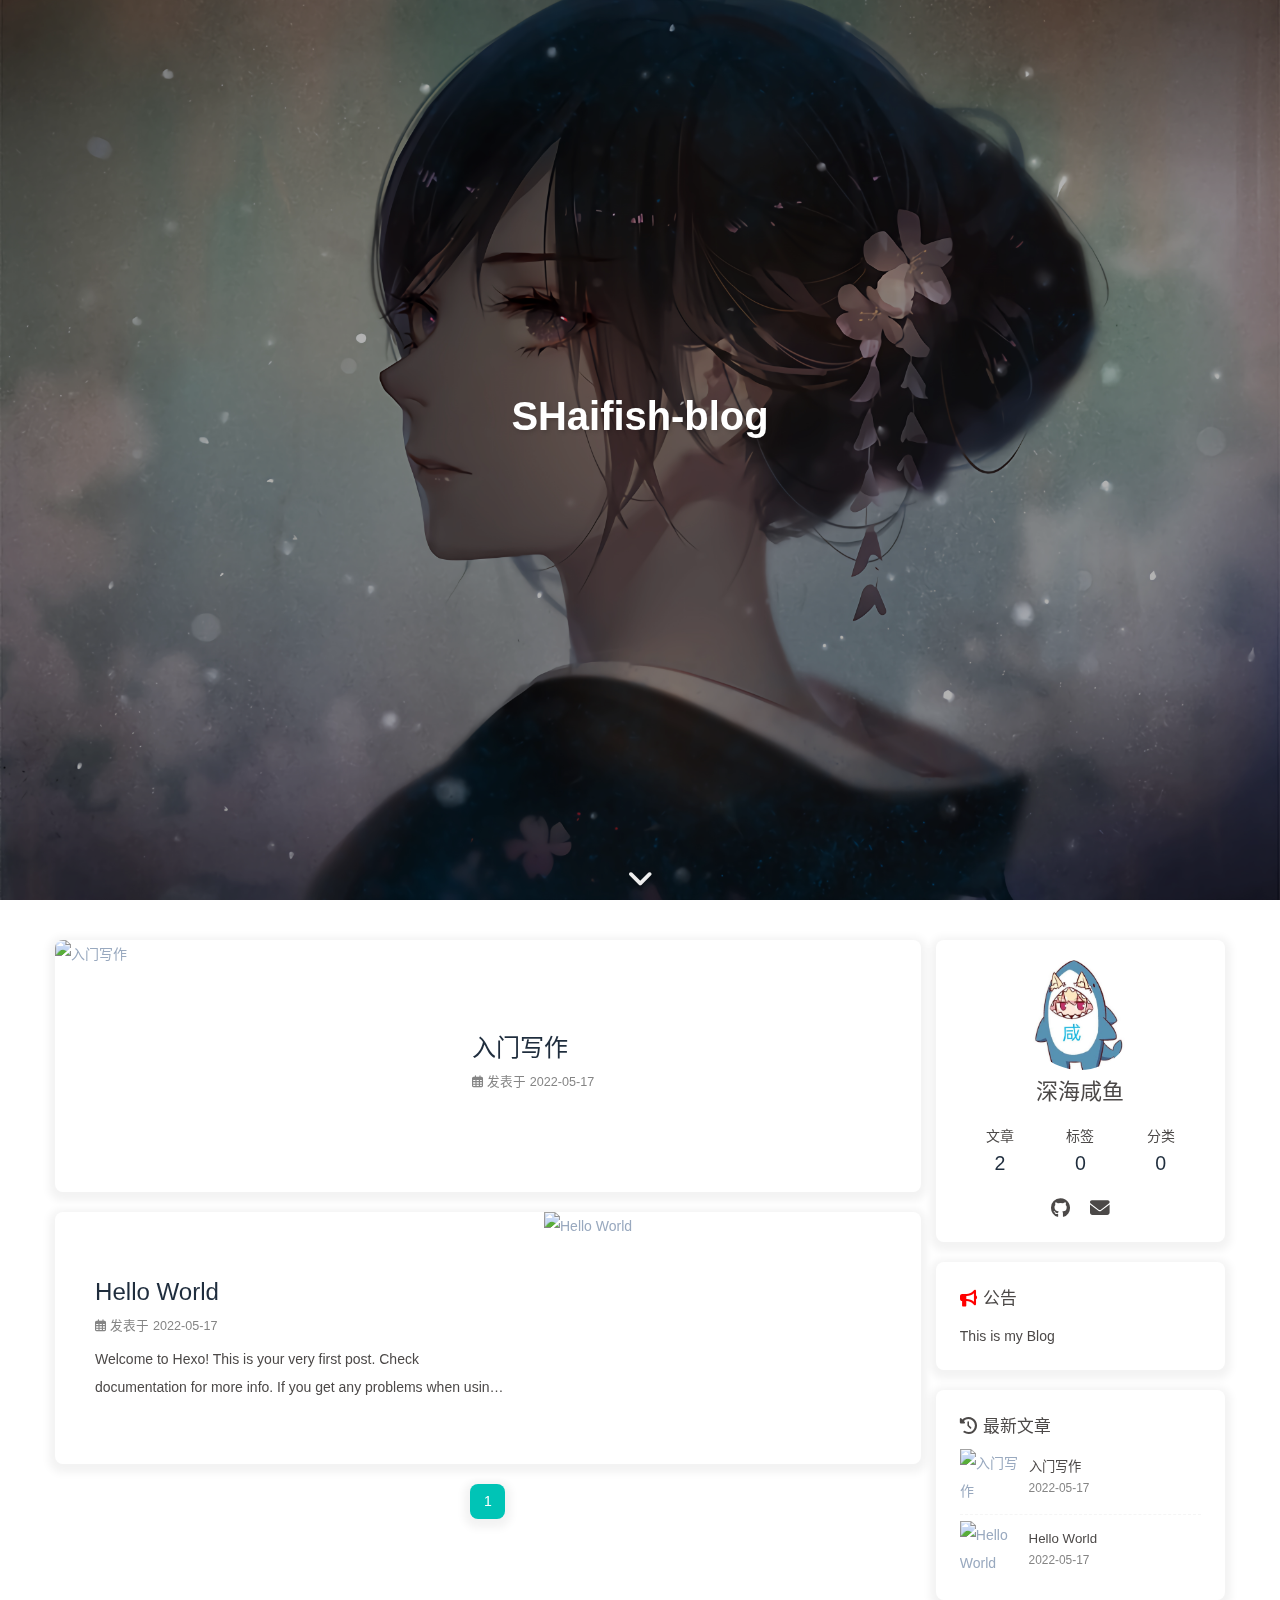
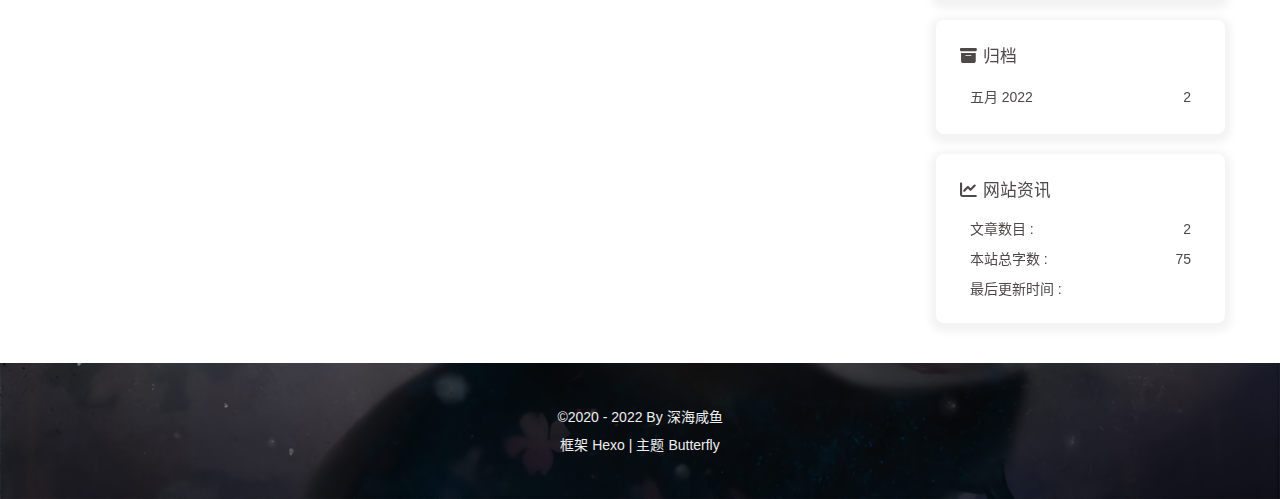
==== index.html @ 3293e221 "Site updated: 2022-05-17 21:15:25" ====
<!DOCTYPE html><html lang="zh-CN" data-theme="light"><head><meta charset="UTF-8"><meta http-equiv="X-UA-Compatible" content="IE=edge"><meta name="viewport" content="width=device-width, initial-scale=1.0, maximum-scale=1.0, user-scalable=no"><title>SHaifish-blog</title><meta name="author" content="深海咸鱼"><meta name="copyright" content="深海咸鱼"><meta name="format-detection" content="telephone=no"><meta name="theme-color" content="#ffffff"><meta property="og:type" content="website">
<meta property="og:title" content="SHaifish-blog">
<meta property="og:url" content="https://929698601.github.io/index.html">
<meta property="og:site_name" content="SHaifish-blog">
<meta property="og:locale" content="zh_CN">
<meta property="og:image" content="https://929698601.github.io/img/private/avatar.jpg">
<meta property="article:author" content="深海咸鱼">
<meta name="twitter:card" content="summary">
<meta name="twitter:image" content="https://929698601.github.io/img/private/avatar.jpg"><link rel="shortcut icon" href="/img/favicon.png"><link rel="canonical" href="https://929698601.github.io/"><link rel="preconnect" href="//cdn.jsdelivr.net"/><link rel="stylesheet" href="/css/index.css"><link rel="stylesheet" href="https://cdn.jsdelivr.net/npm/@fortawesome/fontawesome-free@6/css/all.min.css" media="print" onload="this.media='all'"><link rel="stylesheet" href="https://cdn.jsdelivr.net/npm/@fancyapps/ui/dist/fancybox.css" media="print" onload="this.media='all'"><script>const GLOBAL_CONFIG = { 
  root: '/',
  algolia: undefined,
  localSearch: undefined,
  translate: undefined,
  noticeOutdate: undefined,
  highlight: {"plugin":"highlighjs","highlightCopy":true,"highlightLang":true,"highlightHeightLimit":false},
  copy: {
    success: '复制成功',
    error: '复制错误',
    noSupport: '浏览器不支持'
  },
  relativeDate: {
    homepage: false,
    post: false
  },
  runtime: '',
  date_suffix: {
    just: '刚刚',
    min: '分钟前',
    hour: '小时前',
    day: '天前',
    month: '个月前'
  },
  copyright: undefined,
  lightbox: 'fancybox',
  Snackbar: undefined,
  source: {
    justifiedGallery: {
      js: 'https://cdn.jsdelivr.net/npm/flickr-justified-gallery@2/dist/fjGallery.min.js',
      css: 'https://cdn.jsdelivr.net/npm/flickr-justified-gallery@2/dist/fjGallery.min.css'
    }
  },
  isPhotoFigcaption: false,
  islazyload: false,
  isAnchor: false
}</script><script id="config-diff">var GLOBAL_CONFIG_SITE = {
  title: 'SHaifish-blog',
  isPost: false,
  isHome: true,
  isHighlightShrink: false,
  isToc: false,
  postUpdate: '2022-05-17 21:15:25'
}</script><noscript><style type="text/css">
  #nav {
    opacity: 1
  }
  .justified-gallery img {
    opacity: 1
  }

  #recent-posts time,
  #post-meta time {
    display: inline !important
  }
</style></noscript><script>(win=>{
    win.saveToLocal = {
      set: function setWithExpiry(key, value, ttl) {
        if (ttl === 0) return
        const now = new Date()
        const expiryDay = ttl * 86400000
        const item = {
          value: value,
          expiry: now.getTime() + expiryDay,
        }
        localStorage.setItem(key, JSON.stringify(item))
      },

      get: function getWithExpiry(key) {
        const itemStr = localStorage.getItem(key)

        if (!itemStr) {
          return undefined
        }
        const item = JSON.parse(itemStr)
        const now = new Date()

        if (now.getTime() > item.expiry) {
          localStorage.removeItem(key)
          return undefined
        }
        return item.value
      }
    }
  
    win.getScript = url => new Promise((resolve, reject) => {
      const script = document.createElement('script')
      script.src = url
      script.async = true
      script.onerror = reject
      script.onload = script.onreadystatechange = function() {
        const loadState = this.readyState
        if (loadState && loadState !== 'loaded' && loadState !== 'complete') return
        script.onload = script.onreadystatechange = null
        resolve()
      }
      document.head.appendChild(script)
    })
  
      win.activateDarkMode = function () {
        document.documentElement.setAttribute('data-theme', 'dark')
        if (document.querySelector('meta[name="theme-color"]') !== null) {
          document.querySelector('meta[name="theme-color"]').setAttribute('content', '#0d0d0d')
        }
      }
      win.activateLightMode = function () {
        document.documentElement.setAttribute('data-theme', 'light')
        if (document.querySelector('meta[name="theme-color"]') !== null) {
          document.querySelector('meta[name="theme-color"]').setAttribute('content', '#ffffff')
        }
      }
      const t = saveToLocal.get('theme')
    
          if (t === 'dark') activateDarkMode()
          else if (t === 'light') activateLightMode()
        
      const asideStatus = saveToLocal.get('aside-status')
      if (asideStatus !== undefined) {
        if (asideStatus === 'hide') {
          document.documentElement.classList.add('hide-aside')
        } else {
          document.documentElement.classList.remove('hide-aside')
        }
      }
    
    const detectApple = () => {
      if(/iPad|iPhone|iPod|Macintosh/.test(navigator.userAgent)){
        document.documentElement.classList.add('apple')
      }
    }
    detectApple()
    })(window)</script><meta name="generator" content="Hexo 5.4.2"></head><body><div id="loading-box"><div class="loading-left-bg"></div><div class="loading-right-bg"></div><div class="spinner-box"><div class="configure-border-1"><div class="configure-core"></div></div><div class="configure-border-2"><div class="configure-core"></div></div><div class="loading-word">加载中...</div></div></div><div id="web_bg"></div><div id="sidebar"><div id="menu-mask"></div><div id="sidebar-menus"><div class="avatar-img is-center"><img src="/img/private/avatar.jpg" onerror="onerror=null;src='/img/friend_404.gif'" alt="avatar"/></div><div class="sidebar-site-data site-data is-center"><a href="/archives/"><div class="headline">文章</div><div class="length-num">2</div></a><a href="/tags/"><div class="headline">标签</div><div class="length-num">0</div></a><a href="/categories/"><div class="headline">分类</div><div class="length-num">0</div></a></div><hr/><div class="menus_items"><div class="menus_item"><a class="site-page" href="/"><i class="fa-fw fas fa-home"></i><span> 首页</span></a></div><div class="menus_item"><a class="site-page" href="/archives/"><i class="fa-fw fas fa-archive"></i><span> 归档</span></a></div><div class="menus_item"><a class="site-page" href="/tags/"><i class="fa-fw fas fa-tags"></i><span> 标签</span></a></div><div class="menus_item"><a class="site-page" href="/categories/"><i class="fa-fw fas fa-folder-open"></i><span> 分类</span></a></div><div class="menus_item"><a class="site-page" href="/link/"><i class="fa-fw fas fa-link"></i><span> 友情链接</span></a></div><div class="menus_item"><a class="site-page" href="/about/"><i class="fa-fw fas fa-heart"></i><span> 关于</span></a></div></div></div></div><div class="page" id="body-wrap"><header class="full_page" id="page-header" style="background-image: url('/img/private/banner.jpg')"><nav id="nav"><span id="blog_name"><a id="site-name" href="/">SHaifish-blog</a></span><div id="menus"><div class="menus_items"><div class="menus_item"><a class="site-page" href="/"><i class="fa-fw fas fa-home"></i><span> 首页</span></a></div><div class="menus_item"><a class="site-page" href="/archives/"><i class="fa-fw fas fa-archive"></i><span> 归档</span></a></div><div class="menus_item"><a class="site-page" href="/tags/"><i class="fa-fw fas fa-tags"></i><span> 标签</span></a></div><div class="menus_item"><a class="site-page" href="/categories/"><i class="fa-fw fas fa-folder-open"></i><span> 分类</span></a></div><div class="menus_item"><a class="site-page" href="/link/"><i class="fa-fw fas fa-link"></i><span> 友情链接</span></a></div><div class="menus_item"><a class="site-page" href="/about/"><i class="fa-fw fas fa-heart"></i><span> 关于</span></a></div></div><div id="toggle-menu"><a class="site-page"><i class="fas fa-bars fa-fw"></i></a></div></div></nav><div id="site-info"><h1 id="site-title">SHaifish-blog</h1><div id="site-subtitle"><span id="subtitle"></span></div><div id="site_social_icons"><a class="social-icon" href="https://github.com/929698601" target="_blank" title="Github"><i class="fab fa-github"></i></a><a class="social-icon" href="/13726336379@163.com" target="_blank" title="邮箱"><i class="fas fa-envelope"></i></a></div></div><div id="scroll-down"><i class="fas fa-angle-down scroll-down-effects"></i></div></header><main class="layout" id="content-inner"><div class="recent-posts" id="recent-posts"><div class="recent-post-item"><div class="post_cover left"><a href="/2022/05/17/%E5%85%A5%E9%97%A8%E5%86%99%E4%BD%9C/" title="入门写作"><img class="post_bg" src="https://i.loli.net/2020/05/01/gkihqEjXxJ5UZ1C.jpg" onerror="this.onerror=null;this.src='/img/404.jpg'" alt="入门写作"></a></div><div class="recent-post-info"><a class="article-title" href="/2022/05/17/%E5%85%A5%E9%97%A8%E5%86%99%E4%BD%9C/" title="入门写作">入门写作</a><div class="article-meta-wrap"><span class="post-meta-date"><i class="far fa-calendar-alt"></i><span class="article-meta-label">发表于</span><time datetime="2022-05-17T08:14:46.000Z" title="发表于 2022-05-17 16:14:46">2022-05-17</time></span></div><div class="content"></div></div></div><div class="recent-post-item"><div class="post_cover right"><a href="/2022/05/17/hello-world/" title="Hello World"><img class="post_bg" src="https://i.loli.net/2020/05/01/gkihqEjXxJ5UZ1C.jpg" onerror="this.onerror=null;this.src='/img/404.jpg'" alt="Hello World"></a></div><div class="recent-post-info"><a class="article-title" href="/2022/05/17/hello-world/" title="Hello World">Hello World</a><div class="article-meta-wrap"><span class="post-meta-date"><i class="far fa-calendar-alt"></i><span class="article-meta-label">发表于</span><time datetime="2022-05-17T02:32:49.901Z" title="发表于 2022-05-17 10:32:49">2022-05-17</time></span></div><div class="content">Welcome to Hexo! This is your very first post. Check documentation for more info. If you get any problems when using Hexo, you can find the answer in troubleshooting or you can ask me on GitHub.
Quick StartCreate a new post$ hexo new &quot;My New Post&quot;

More info: Writing
Run server$ hexo server

More info: Server
Generate static files$ hexo generate

More info: Generating
Deploy to remote sites$ hexo deploy

More info: Deployment
</div></div></div><nav id="pagination"><div class="pagination"><span class="page-number current">1</span></div></nav></div><div class="aside-content" id="aside-content"><div class="card-widget card-info"><div class="is-center"><div class="avatar-img"><img src="/img/private/avatar.jpg" onerror="this.onerror=null;this.src='/img/friend_404.gif'" alt="avatar"/></div><div class="author-info__name">深海咸鱼</div><div class="author-info__description"></div></div><div class="card-info-data site-data is-center"><a href="/archives/"><div class="headline">文章</div><div class="length-num">2</div></a><a href="/tags/"><div class="headline">标签</div><div class="length-num">0</div></a><a href="/categories/"><div class="headline">分类</div><div class="length-num">0</div></a></div><div class="card-info-social-icons is-center"><a class="social-icon" href="https://github.com/929698601" target="_blank" title="Github"><i class="fab fa-github"></i></a><a class="social-icon" href="/13726336379@163.com" target="_blank" title="邮箱"><i class="fas fa-envelope"></i></a></div></div><div class="card-widget card-announcement"><div class="item-headline"><i class="fas fa-bullhorn fa-shake"></i><span>公告</span></div><div class="announcement_content">This is my Blog</div></div><div class="sticky_layout"><div class="card-widget card-recent-post"><div class="item-headline"><i class="fas fa-history"></i><span>最新文章</span></div><div class="aside-list"><div class="aside-list-item"><a class="thumbnail" href="/2022/05/17/%E5%85%A5%E9%97%A8%E5%86%99%E4%BD%9C/" title="入门写作"><img src="https://i.loli.net/2020/05/01/gkihqEjXxJ5UZ1C.jpg" onerror="this.onerror=null;this.src='/img/404.jpg'" alt="入门写作"/></a><div class="content"><a class="title" href="/2022/05/17/%E5%85%A5%E9%97%A8%E5%86%99%E4%BD%9C/" title="入门写作">入门写作</a><time datetime="2022-05-17T08:14:46.000Z" title="发表于 2022-05-17 16:14:46">2022-05-17</time></div></div><div class="aside-list-item"><a class="thumbnail" href="/2022/05/17/hello-world/" title="Hello World"><img src="https://i.loli.net/2020/05/01/gkihqEjXxJ5UZ1C.jpg" onerror="this.onerror=null;this.src='/img/404.jpg'" alt="Hello World"/></a><div class="content"><a class="title" href="/2022/05/17/hello-world/" title="Hello World">Hello World</a><time datetime="2022-05-17T02:32:49.901Z" title="发表于 2022-05-17 10:32:49">2022-05-17</time></div></div></div></div><div class="card-widget card-archives"><div class="item-headline"><i class="fas fa-archive"></i><span>归档</span></div><ul class="card-archive-list"><li class="card-archive-list-item"><a class="card-archive-list-link" href="/archives/2022/05/"><span class="card-archive-list-date">五月 2022</span><span class="card-archive-list-count">2</span></a></li></ul></div><div class="card-widget card-webinfo"><div class="item-headline"><i class="fas fa-chart-line"></i><span>网站资讯</span></div><div class="webinfo"><div class="webinfo-item"><div class="item-name">文章数目 :</div><div class="item-count">2</div></div><div class="webinfo-item"><div class="item-name">本站总字数 :</div><div class="item-count">75</div></div><div class="webinfo-item"><div class="item-name">最后更新时间 :</div><div class="item-count" id="last-push-date" data-lastPushDate="2022-05-17T13:15:25.562Z"></div></div></div></div></div></div></main><footer id="footer" style="background-image: url('/img/private/banner.jpg')"><div id="footer-wrap"><div class="copyright">&copy;2020 - 2022 By 深海咸鱼</div><div class="framework-info"><span>框架 </span><a target="_blank" rel="noopener" href="https://hexo.io">Hexo</a><span class="footer-separator">|</span><span>主题 </span><a target="_blank" rel="noopener" href="https://github.com/jerryc127/hexo-theme-butterfly">Butterfly</a></div></div></footer></div><div id="rightside"><div id="rightside-config-hide"><button id="darkmode" type="button" title="浅色和深色模式转换"><i class="fas fa-adjust"></i></button><button id="hide-aside-btn" type="button" title="单栏和双栏切换"><i class="fas fa-arrows-alt-h"></i></button></div><div id="rightside-config-show"><button id="rightside_config" type="button" title="设置"><i class="fas fa-cog fa-spin"></i></button><button id="go-up" type="button" title="回到顶部"><i class="fas fa-arrow-up"></i></button></div></div><div><script src="/js/utils.js"></script><script src="/js/main.js"></script><script src="https://cdn.jsdelivr.net/npm/@fancyapps/ui/dist/fancybox.umd.js"></script><script src="https://cdn.jsdelivr.net/npm/instant.page@5/instantpage.min.js" type="module"></script><script>var preloader = {
  endLoading: () => {
    document.body.style.overflow = 'auto';
    document.getElementById('loading-box').classList.add("loaded")
  },
  initLoading: () => {
    document.body.style.overflow = '';
    document.getElementById('loading-box').classList.remove("loaded")

  }
}
window.addEventListener('load',preloader.endLoading())</script><div class="js-pjax"><script>function subtitleType () {
  if (true) { 
    window.typed = new Typed("#subtitle", {
      strings: ["别让你的梦只是一个梦！","Don't let your dreams be dreams!"],
      startDelay: 300,
      typeSpeed: 150,
      loop: true,
      backSpeed: 50
    })
  } else {
    document.getElementById("subtitle").innerHTML = '别让你的梦只是一个梦！'
  }
}

if (true) {
  if (typeof Typed === 'function') {
    subtitleType()
  } else {
    getScript('https://cdn.jsdelivr.net/npm/typed.js/lib/typed.min.js').then(subtitleType)
  }
} else {
  subtitleType()
}</script></div><script id="click-heart" src="https://cdn.jsdelivr.net/npm/butterfly-extsrc@1/dist/click-heart.min.js" async="async" mobile="false"></script></div></body></html>
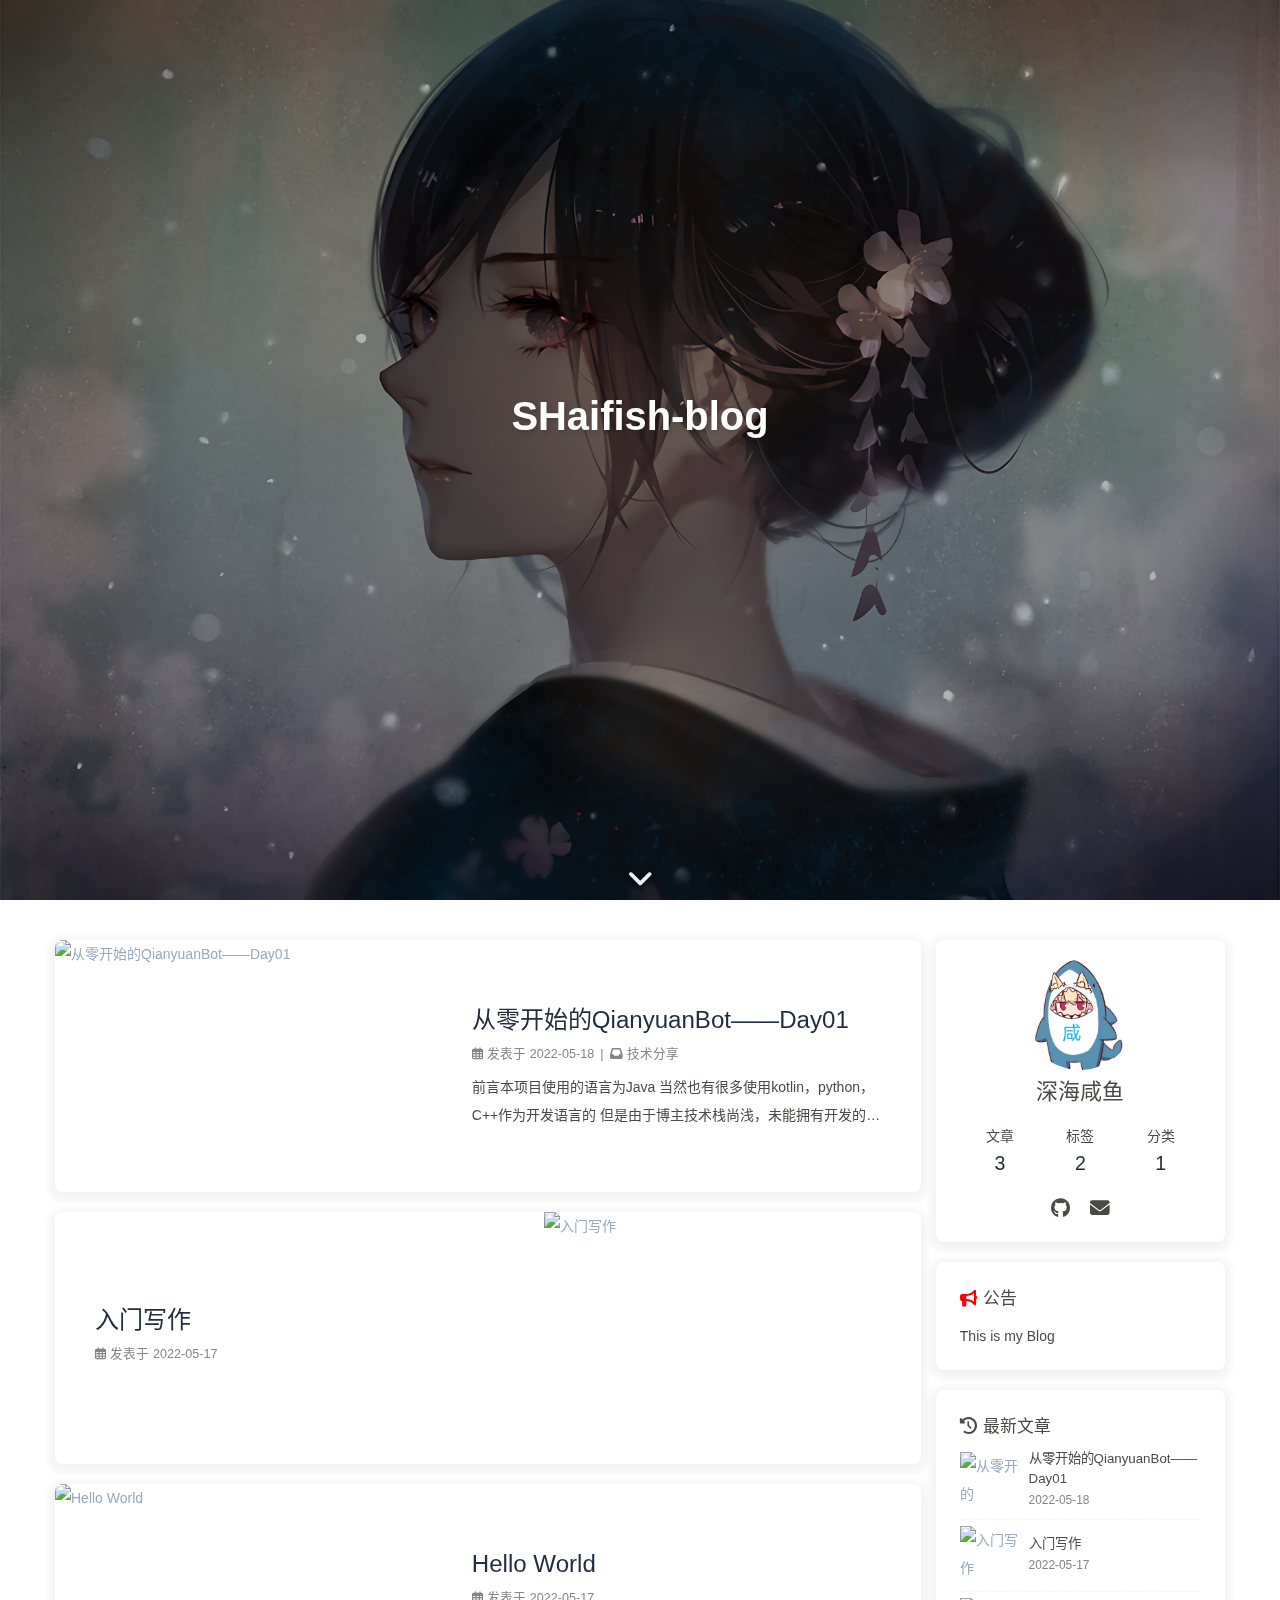
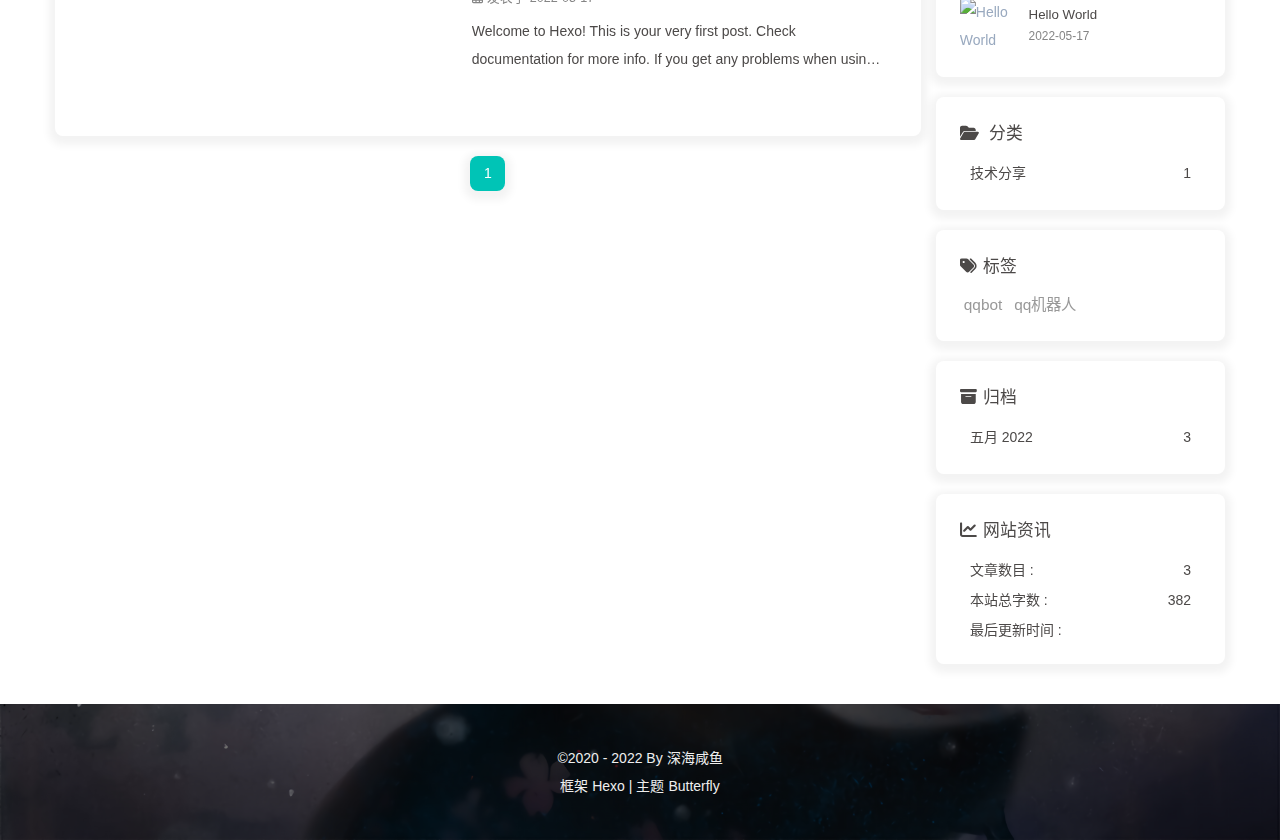
==== commit 88d87ac9: "Site updated: 2022-05-18 14:36:33" ====
--- a/index.html
+++ b/index.html
@@ -1,12 +1,12 @@
 <!DOCTYPE html><html lang="zh-CN" data-theme="light"><head><meta charset="UTF-8"><meta http-equiv="X-UA-Compatible" content="IE=edge"><meta name="viewport" content="width=device-width, initial-scale=1.0, maximum-scale=1.0, user-scalable=no"><title>SHaifish-blog</title><meta name="author" content="深海咸鱼"><meta name="copyright" content="深海咸鱼"><meta name="format-detection" content="telephone=no"><meta name="theme-color" content="#ffffff"><meta property="og:type" content="website">
 <meta property="og:title" content="SHaifish-blog">
-<meta property="og:url" content="https://929698601.github.io/index.html">
+<meta property="og:url" content="https://shenhaifish.github.io/index.html">
 <meta property="og:site_name" content="SHaifish-blog">
 <meta property="og:locale" content="zh_CN">
-<meta property="og:image" content="https://929698601.github.io/img/private/avatar.jpg">
+<meta property="og:image" content="https://shenhaifish.github.io/img/private/avatar.jpg">
 <meta property="article:author" content="深海咸鱼">
 <meta name="twitter:card" content="summary">
-<meta name="twitter:image" content="https://929698601.github.io/img/private/avatar.jpg"><link rel="shortcut icon" href="/img/favicon.png"><link rel="canonical" href="https://929698601.github.io/"><link rel="preconnect" href="//cdn.jsdelivr.net"/><link rel="stylesheet" href="/css/index.css"><link rel="stylesheet" href="https://cdn.jsdelivr.net/npm/@fortawesome/fontawesome-free@6/css/all.min.css" media="print" onload="this.media='all'"><link rel="stylesheet" href="https://cdn.jsdelivr.net/npm/@fancyapps/ui/dist/fancybox.css" media="print" onload="this.media='all'"><script>const GLOBAL_CONFIG = { 
+<meta name="twitter:image" content="https://shenhaifish.github.io/img/private/avatar.jpg"><link rel="shortcut icon" href="/img/favicon.png"><link rel="canonical" href="https://shenhaifish.github.io/"><link rel="preconnect" href="//cdn.jsdelivr.net"/><link rel="stylesheet" href="/css/index.css"><link rel="stylesheet" href="https://cdn.jsdelivr.net/npm/@fortawesome/fontawesome-free@6/css/all.min.css" media="print" onload="this.media='all'"><link rel="stylesheet" href="https://cdn.jsdelivr.net/npm/@fancyapps/ui/dist/fancybox.css" media="print" onload="this.media='all'"><script>const GLOBAL_CONFIG = { 
   root: '/',
   algolia: undefined,
   localSearch: undefined,
@@ -48,7 +48,7 @@
   isHome: true,
   isHighlightShrink: false,
   isToc: false,
-  postUpdate: '2022-05-17 21:15:25'
+  postUpdate: '2022-05-18 14:36:33'
 }</script><noscript><style type="text/css">
   #nav {
     opacity: 1
@@ -137,7 +137,23 @@
       }
     }
     detectApple()
-    })(window)</script><meta name="generator" content="Hexo 5.4.2"></head><body><div id="loading-box"><div class="loading-left-bg"></div><div class="loading-right-bg"></div><div class="spinner-box"><div class="configure-border-1"><div class="configure-core"></div></div><div class="configure-border-2"><div class="configure-core"></div></div><div class="loading-word">加载中...</div></div></div><div id="web_bg"></div><div id="sidebar"><div id="menu-mask"></div><div id="sidebar-menus"><div class="avatar-img is-center"><img src="/img/private/avatar.jpg" onerror="onerror=null;src='/img/friend_404.gif'" alt="avatar"/></div><div class="sidebar-site-data site-data is-center"><a href="/archives/"><div class="headline">文章</div><div class="length-num">2</div></a><a href="/tags/"><div class="headline">标签</div><div class="length-num">0</div></a><a href="/categories/"><div class="headline">分类</div><div class="length-num">0</div></a></div><hr/><div class="menus_items"><div class="menus_item"><a class="site-page" href="/"><i class="fa-fw fas fa-home"></i><span> 首页</span></a></div><div class="menus_item"><a class="site-page" href="/archives/"><i class="fa-fw fas fa-archive"></i><span> 归档</span></a></div><div class="menus_item"><a class="site-page" href="/tags/"><i class="fa-fw fas fa-tags"></i><span> 标签</span></a></div><div class="menus_item"><a class="site-page" href="/categories/"><i class="fa-fw fas fa-folder-open"></i><span> 分类</span></a></div><div class="menus_item"><a class="site-page" href="/link/"><i class="fa-fw fas fa-link"></i><span> 友情链接</span></a></div><div class="menus_item"><a class="site-page" href="/about/"><i class="fa-fw fas fa-heart"></i><span> 关于</span></a></div></div></div></div><div class="page" id="body-wrap"><header class="full_page" id="page-header" style="background-image: url('/img/private/banner.jpg')"><nav id="nav"><span id="blog_name"><a id="site-name" href="/">SHaifish-blog</a></span><div id="menus"><div class="menus_items"><div class="menus_item"><a class="site-page" href="/"><i class="fa-fw fas fa-home"></i><span> 首页</span></a></div><div class="menus_item"><a class="site-page" href="/archives/"><i class="fa-fw fas fa-archive"></i><span> 归档</span></a></div><div class="menus_item"><a class="site-page" href="/tags/"><i class="fa-fw fas fa-tags"></i><span> 标签</span></a></div><div class="menus_item"><a class="site-page" href="/categories/"><i class="fa-fw fas fa-folder-open"></i><span> 分类</span></a></div><div class="menus_item"><a class="site-page" href="/link/"><i class="fa-fw fas fa-link"></i><span> 友情链接</span></a></div><div class="menus_item"><a class="site-page" href="/about/"><i class="fa-fw fas fa-heart"></i><span> 关于</span></a></div></div><div id="toggle-menu"><a class="site-page"><i class="fas fa-bars fa-fw"></i></a></div></div></nav><div id="site-info"><h1 id="site-title">SHaifish-blog</h1><div id="site-subtitle"><span id="subtitle"></span></div><div id="site_social_icons"><a class="social-icon" href="https://github.com/929698601" target="_blank" title="Github"><i class="fab fa-github"></i></a><a class="social-icon" href="/13726336379@163.com" target="_blank" title="邮箱"><i class="fas fa-envelope"></i></a></div></div><div id="scroll-down"><i class="fas fa-angle-down scroll-down-effects"></i></div></header><main class="layout" id="content-inner"><div class="recent-posts" id="recent-posts"><div class="recent-post-item"><div class="post_cover left"><a href="/2022/05/17/%E5%85%A5%E9%97%A8%E5%86%99%E4%BD%9C/" title="入门写作"><img class="post_bg" src="https://i.loli.net/2020/05/01/gkihqEjXxJ5UZ1C.jpg" onerror="this.onerror=null;this.src='/img/404.jpg'" alt="入门写作"></a></div><div class="recent-post-info"><a class="article-title" href="/2022/05/17/%E5%85%A5%E9%97%A8%E5%86%99%E4%BD%9C/" title="入门写作">入门写作</a><div class="article-meta-wrap"><span class="post-meta-date"><i class="far fa-calendar-alt"></i><span class="article-meta-label">发表于</span><time datetime="2022-05-17T08:14:46.000Z" title="发表于 2022-05-17 16:14:46">2022-05-17</time></span></div><div class="content"></div></div></div><div class="recent-post-item"><div class="post_cover right"><a href="/2022/05/17/hello-world/" title="Hello World"><img class="post_bg" src="https://i.loli.net/2020/05/01/gkihqEjXxJ5UZ1C.jpg" onerror="this.onerror=null;this.src='/img/404.jpg'" alt="Hello World"></a></div><div class="recent-post-info"><a class="article-title" href="/2022/05/17/hello-world/" title="Hello World">Hello World</a><div class="article-meta-wrap"><span class="post-meta-date"><i class="far fa-calendar-alt"></i><span class="article-meta-label">发表于</span><time datetime="2022-05-17T02:32:49.901Z" title="发表于 2022-05-17 10:32:49">2022-05-17</time></span></div><div class="content">Welcome to Hexo! This is your very first post. Check documentation for more info. If you get any problems when using Hexo, you can find the answer in troubleshooting or you can ask me on GitHub.
+    })(window)</script><meta name="generator" content="Hexo 5.4.2"></head><body><div id="loading-box"><div class="loading-left-bg"></div><div class="loading-right-bg"></div><div class="spinner-box"><div class="configure-border-1"><div class="configure-core"></div></div><div class="configure-border-2"><div class="configure-core"></div></div><div class="loading-word">加载中...</div></div></div><div id="web_bg"></div><div id="sidebar"><div id="menu-mask"></div><div id="sidebar-menus"><div class="avatar-img is-center"><img src="/img/private/avatar.jpg" onerror="onerror=null;src='/img/friend_404.gif'" alt="avatar"/></div><div class="sidebar-site-data site-data is-center"><a href="/archives/"><div class="headline">文章</div><div class="length-num">3</div></a><a href="/tags/"><div class="headline">标签</div><div class="length-num">2</div></a><a href="/categories/"><div class="headline">分类</div><div class="length-num">1</div></a></div><hr/><div class="menus_items"><div class="menus_item"><a class="site-page" href="/"><i class="fa-fw fas fa-home"></i><span> 首页</span></a></div><div class="menus_item"><a class="site-page" href="/archives/"><i class="fa-fw fas fa-archive"></i><span> 归档</span></a></div><div class="menus_item"><a class="site-page" href="/tags/"><i class="fa-fw fas fa-tags"></i><span> 标签</span></a></div><div class="menus_item"><a class="site-page" href="/categories/"><i class="fa-fw fas fa-folder-open"></i><span> 分类</span></a></div><div class="menus_item"><a class="site-page" href="/link/"><i class="fa-fw fas fa-link"></i><span> 友情链接</span></a></div><div class="menus_item"><a class="site-page" href="/about/"><i class="fa-fw fas fa-heart"></i><span> 关于</span></a></div></div></div></div><div class="page" id="body-wrap"><header class="full_page" id="page-header" style="background-image: url('/img/private/banner.jpg')"><nav id="nav"><span id="blog_name"><a id="site-name" href="/">SHaifish-blog</a></span><div id="menus"><div class="menus_items"><div class="menus_item"><a class="site-page" href="/"><i class="fa-fw fas fa-home"></i><span> 首页</span></a></div><div class="menus_item"><a class="site-page" href="/archives/"><i class="fa-fw fas fa-archive"></i><span> 归档</span></a></div><div class="menus_item"><a class="site-page" href="/tags/"><i class="fa-fw fas fa-tags"></i><span> 标签</span></a></div><div class="menus_item"><a class="site-page" href="/categories/"><i class="fa-fw fas fa-folder-open"></i><span> 分类</span></a></div><div class="menus_item"><a class="site-page" href="/link/"><i class="fa-fw fas fa-link"></i><span> 友情链接</span></a></div><div class="menus_item"><a class="site-page" href="/about/"><i class="fa-fw fas fa-heart"></i><span> 关于</span></a></div></div><div id="toggle-menu"><a class="site-page"><i class="fas fa-bars fa-fw"></i></a></div></div></nav><div id="site-info"><h1 id="site-title">SHaifish-blog</h1><div id="site-subtitle"><span id="subtitle"></span></div><div id="site_social_icons"><a class="social-icon" href="https://github.com/929698601" target="_blank" title="Github"><i class="fab fa-github"></i></a><a class="social-icon" href="/13726336379@163.com" target="_blank" title="邮箱"><i class="fas fa-envelope"></i></a></div></div><div id="scroll-down"><i class="fas fa-angle-down scroll-down-effects"></i></div></header><main class="layout" id="content-inner"><div class="recent-posts" id="recent-posts"><div class="recent-post-item"><div class="post_cover left"><a href="/2022/05/18/%E4%BB%8E%E9%9B%B6%E5%BC%80%E5%A7%8B%E7%9A%84QianyuanBot%E2%80%94%E2%80%94Day01/" title="从零开始的QianyuanBot——Day01"><img class="post_bg" src="https://i.loli.net/2020/05/01/gkihqEjXxJ5UZ1C.jpg" onerror="this.onerror=null;this.src='/img/404.jpg'" alt="从零开始的QianyuanBot——Day01"></a></div><div class="recent-post-info"><a class="article-title" href="/2022/05/18/%E4%BB%8E%E9%9B%B6%E5%BC%80%E5%A7%8B%E7%9A%84QianyuanBot%E2%80%94%E2%80%94Day01/" title="从零开始的QianyuanBot——Day01">从零开始的QianyuanBot——Day01</a><div class="article-meta-wrap"><span class="post-meta-date"><i class="far fa-calendar-alt"></i><span class="article-meta-label">发表于</span><time datetime="2022-05-18T02:51:23.000Z" title="发表于 2022-05-18 10:51:23">2022-05-18</time></span><span class="article-meta"><span class="article-meta-separator">|</span><i class="fas fa-inbox"></i><a class="article-meta__categories" href="/categories/%E6%8A%80%E6%9C%AF%E5%88%86%E4%BA%AB/">技术分享</a></span></div><div class="content">前言本项目使用的语言为Java
+当然也有很多使用kotlin，python，C++作为开发语言的
+但是由于博主技术栈尚浅，未能拥有开发的水平
+因此选用Java来进行mirai/simbot的开发
+
+本项目是simbot使用mirai组件开发的demo魔改而来…
+起步开发本项目需要你掌握：Springboot框架入门，Java基础，idea的使用…
+项目开发demo模板地址：GitHub - simple-robot/simbot-mirai-demo: 原生simbot框架的mirai组件demo。 
+这个项目的注释十分全面，观看注释可以写出简单的小例子。
+启动当你初次进行登录操作的时候，你很可能需要验证。
+此时你的idea控制台会出现三个链接，请点击第三个链接并打开浏览器的控制台;
+切换到network模块，然后进行验证操作，查看network中验证通过后的发起的请求;
+复制里面的ticket参数的值，粘贴在idea控制台并回车确定，即可通过验证正常登录。
+
+看到这里，你的项目应该已经可以正常跑起来了。开始用qqbot轰炸好友吧
+Ps：下一章会介绍listen的使用
+</div></div></div><div class="recent-post-item"><div class="post_cover right"><a href="/2022/05/17/%E5%85%A5%E9%97%A8%E5%86%99%E4%BD%9C/" title="入门写作"><img class="post_bg" src="https://i.loli.net/2020/05/01/gkihqEjXxJ5UZ1C.jpg" onerror="this.onerror=null;this.src='/img/404.jpg'" alt="入门写作"></a></div><div class="recent-post-info"><a class="article-title" href="/2022/05/17/%E5%85%A5%E9%97%A8%E5%86%99%E4%BD%9C/" title="入门写作">入门写作</a><div class="article-meta-wrap"><span class="post-meta-date"><i class="far fa-calendar-alt"></i><span class="article-meta-label">发表于</span><time datetime="2022-05-17T08:14:46.000Z" title="发表于 2022-05-17 16:14:46">2022-05-17</time></span></div><div class="content"></div></div></div><div class="recent-post-item"><div class="post_cover left"><a href="/2022/05/17/hello-world/" title="Hello World"><img class="post_bg" src="https://i.loli.net/2020/05/01/gkihqEjXxJ5UZ1C.jpg" onerror="this.onerror=null;this.src='/img/404.jpg'" alt="Hello World"></a></div><div class="recent-post-info"><a class="article-title" href="/2022/05/17/hello-world/" title="Hello World">Hello World</a><div class="article-meta-wrap"><span class="post-meta-date"><i class="far fa-calendar-alt"></i><span class="article-meta-label">发表于</span><time datetime="2022-05-17T02:32:49.901Z" title="发表于 2022-05-17 10:32:49">2022-05-17</time></span></div><div class="content">Welcome to Hexo! This is your very first post. Check documentation for more info. If you get any problems when using Hexo, you can find the answer in troubleshooting or you can ask me on GitHub.
 Quick StartCreate a new post$ hexo new &quot;My New Post&quot;
 
 More info: Writing
@@ -150,7 +166,14 @@
 Deploy to remote sites$ hexo deploy
 
 More info: Deployment
-</div></div></div><nav id="pagination"><div class="pagination"><span class="page-number current">1</span></div></nav></div><div class="aside-content" id="aside-content"><div class="card-widget card-info"><div class="is-center"><div class="avatar-img"><img src="/img/private/avatar.jpg" onerror="this.onerror=null;this.src='/img/friend_404.gif'" alt="avatar"/></div><div class="author-info__name">深海咸鱼</div><div class="author-info__description"></div></div><div class="card-info-data site-data is-center"><a href="/archives/"><div class="headline">文章</div><div class="length-num">2</div></a><a href="/tags/"><div class="headline">标签</div><div class="length-num">0</div></a><a href="/categories/"><div class="headline">分类</div><div class="length-num">0</div></a></div><div class="card-info-social-icons is-center"><a class="social-icon" href="https://github.com/929698601" target="_blank" title="Github"><i class="fab fa-github"></i></a><a class="social-icon" href="/13726336379@163.com" target="_blank" title="邮箱"><i class="fas fa-envelope"></i></a></div></div><div class="card-widget card-announcement"><div class="item-headline"><i class="fas fa-bullhorn fa-shake"></i><span>公告</span></div><div class="announcement_content">This is my Blog</div></div><div class="sticky_layout"><div class="card-widget card-recent-post"><div class="item-headline"><i class="fas fa-history"></i><span>最新文章</span></div><div class="aside-list"><div class="aside-list-item"><a class="thumbnail" href="/2022/05/17/%E5%85%A5%E9%97%A8%E5%86%99%E4%BD%9C/" title="入门写作"><img src="https://i.loli.net/2020/05/01/gkihqEjXxJ5UZ1C.jpg" onerror="this.onerror=null;this.src='/img/404.jpg'" alt="入门写作"/></a><div class="content"><a class="title" href="/2022/05/17/%E5%85%A5%E9%97%A8%E5%86%99%E4%BD%9C/" title="入门写作">入门写作</a><time datetime="2022-05-17T08:14:46.000Z" title="发表于 2022-05-17 16:14:46">2022-05-17</time></div></div><div class="aside-list-item"><a class="thumbnail" href="/2022/05/17/hello-world/" title="Hello World"><img src="https://i.loli.net/2020/05/01/gkihqEjXxJ5UZ1C.jpg" onerror="this.onerror=null;this.src='/img/404.jpg'" alt="Hello World"/></a><div class="content"><a class="title" href="/2022/05/17/hello-world/" title="Hello World">Hello World</a><time datetime="2022-05-17T02:32:49.901Z" title="发表于 2022-05-17 10:32:49">2022-05-17</time></div></div></div></div><div class="card-widget card-archives"><div class="item-headline"><i class="fas fa-archive"></i><span>归档</span></div><ul class="card-archive-list"><li class="card-archive-list-item"><a class="card-archive-list-link" href="/archives/2022/05/"><span class="card-archive-list-date">五月 2022</span><span class="card-archive-list-count">2</span></a></li></ul></div><div class="card-widget card-webinfo"><div class="item-headline"><i class="fas fa-chart-line"></i><span>网站资讯</span></div><div class="webinfo"><div class="webinfo-item"><div class="item-name">文章数目 :</div><div class="item-count">2</div></div><div class="webinfo-item"><div class="item-name">本站总字数 :</div><div class="item-count">75</div></div><div class="webinfo-item"><div class="item-name">最后更新时间 :</div><div class="item-count" id="last-push-date" data-lastPushDate="2022-05-17T13:15:25.562Z"></div></div></div></div></div></div></main><footer id="footer" style="background-image: url('/img/private/banner.jpg')"><div id="footer-wrap"><div class="copyright">&copy;2020 - 2022 By 深海咸鱼</div><div class="framework-info"><span>框架 </span><a target="_blank" rel="noopener" href="https://hexo.io">Hexo</a><span class="footer-separator">|</span><span>主题 </span><a target="_blank" rel="noopener" href="https://github.com/jerryc127/hexo-theme-butterfly">Butterfly</a></div></div></footer></div><div id="rightside"><div id="rightside-config-hide"><button id="darkmode" type="button" title="浅色和深色模式转换"><i class="fas fa-adjust"></i></button><button id="hide-aside-btn" type="button" title="单栏和双栏切换"><i class="fas fa-arrows-alt-h"></i></button></div><div id="rightside-config-show"><button id="rightside_config" type="button" title="设置"><i class="fas fa-cog fa-spin"></i></button><button id="go-up" type="button" title="回到顶部"><i class="fas fa-arrow-up"></i></button></div></div><div><script src="/js/utils.js"></script><script src="/js/main.js"></script><script src="https://cdn.jsdelivr.net/npm/@fancyapps/ui/dist/fancybox.umd.js"></script><script src="https://cdn.jsdelivr.net/npm/instant.page@5/instantpage.min.js" type="module"></script><script>var preloader = {
+</div></div></div><nav id="pagination"><div class="pagination"><span class="page-number current">1</span></div></nav></div><div class="aside-content" id="aside-content"><div class="card-widget card-info"><div class="is-center"><div class="avatar-img"><img src="/img/private/avatar.jpg" onerror="this.onerror=null;this.src='/img/friend_404.gif'" alt="avatar"/></div><div class="author-info__name">深海咸鱼</div><div class="author-info__description"></div></div><div class="card-info-data site-data is-center"><a href="/archives/"><div class="headline">文章</div><div class="length-num">3</div></a><a href="/tags/"><div class="headline">标签</div><div class="length-num">2</div></a><a href="/categories/"><div class="headline">分类</div><div class="length-num">1</div></a></div><div class="card-info-social-icons is-center"><a class="social-icon" href="https://github.com/929698601" target="_blank" title="Github"><i class="fab fa-github"></i></a><a class="social-icon" href="/13726336379@163.com" target="_blank" title="邮箱"><i class="fas fa-envelope"></i></a></div></div><div class="card-widget card-announcement"><div class="item-headline"><i class="fas fa-bullhorn fa-shake"></i><span>公告</span></div><div class="announcement_content">This is my Blog</div></div><div class="sticky_layout"><div class="card-widget card-recent-post"><div class="item-headline"><i class="fas fa-history"></i><span>最新文章</span></div><div class="aside-list"><div class="aside-list-item"><a class="thumbnail" href="/2022/05/18/%E4%BB%8E%E9%9B%B6%E5%BC%80%E5%A7%8B%E7%9A%84QianyuanBot%E2%80%94%E2%80%94Day01/" title="从零开始的QianyuanBot——Day01"><img src="https://i.loli.net/2020/05/01/gkihqEjXxJ5UZ1C.jpg" onerror="this.onerror=null;this.src='/img/404.jpg'" alt="从零开始的QianyuanBot——Day01"/></a><div class="content"><a class="title" href="/2022/05/18/%E4%BB%8E%E9%9B%B6%E5%BC%80%E5%A7%8B%E7%9A%84QianyuanBot%E2%80%94%E2%80%94Day01/" title="从零开始的QianyuanBot——Day01">从零开始的QianyuanBot——Day01</a><time datetime="2022-05-18T02:51:23.000Z" title="发表于 2022-05-18 10:51:23">2022-05-18</time></div></div><div class="aside-list-item"><a class="thumbnail" href="/2022/05/17/%E5%85%A5%E9%97%A8%E5%86%99%E4%BD%9C/" title="入门写作"><img src="https://i.loli.net/2020/05/01/gkihqEjXxJ5UZ1C.jpg" onerror="this.onerror=null;this.src='/img/404.jpg'" alt="入门写作"/></a><div class="content"><a class="title" href="/2022/05/17/%E5%85%A5%E9%97%A8%E5%86%99%E4%BD%9C/" title="入门写作">入门写作</a><time datetime="2022-05-17T08:14:46.000Z" title="发表于 2022-05-17 16:14:46">2022-05-17</time></div></div><div class="aside-list-item"><a class="thumbnail" href="/2022/05/17/hello-world/" title="Hello World"><img src="https://i.loli.net/2020/05/01/gkihqEjXxJ5UZ1C.jpg" onerror="this.onerror=null;this.src='/img/404.jpg'" alt="Hello World"/></a><div class="content"><a class="title" href="/2022/05/17/hello-world/" title="Hello World">Hello World</a><time datetime="2022-05-17T02:32:49.901Z" title="发表于 2022-05-17 10:32:49">2022-05-17</time></div></div></div></div><div class="card-widget card-categories"><div class="item-headline">
+            <i class="fas fa-folder-open"></i>
+            <span>分类</span>
+            
+            </div>
+            <ul class="card-category-list" id="aside-cat-list">
+            <li class="card-category-list-item "><a class="card-category-list-link" href="/categories/%E6%8A%80%E6%9C%AF%E5%88%86%E4%BA%AB/"><span class="card-category-list-name">技术分享</span><span class="card-category-list-count">1</span></a></li>
+            </ul></div><div class="card-widget card-tags"><div class="item-headline"><i class="fas fa-tags"></i><span>标签</span></div><div class="card-tag-cloud"><a href="/tags/qqbot/" style="font-size: 1.1em; color: #999">qqbot</a> <a href="/tags/qq%E6%9C%BA%E5%99%A8%E4%BA%BA/" style="font-size: 1.1em; color: #999">qq机器人</a></div></div><div class="card-widget card-archives"><div class="item-headline"><i class="fas fa-archive"></i><span>归档</span></div><ul class="card-archive-list"><li class="card-archive-list-item"><a class="card-archive-list-link" href="/archives/2022/05/"><span class="card-archive-list-date">五月 2022</span><span class="card-archive-list-count">3</span></a></li></ul></div><div class="card-widget card-webinfo"><div class="item-headline"><i class="fas fa-chart-line"></i><span>网站资讯</span></div><div class="webinfo"><div class="webinfo-item"><div class="item-name">文章数目 :</div><div class="item-count">3</div></div><div class="webinfo-item"><div class="item-name">本站总字数 :</div><div class="item-count">382</div></div><div class="webinfo-item"><div class="item-name">最后更新时间 :</div><div class="item-count" id="last-push-date" data-lastPushDate="2022-05-18T06:36:33.848Z"></div></div></div></div></div></div></main><footer id="footer" style="background-image: url('/img/private/banner.jpg')"><div id="footer-wrap"><div class="copyright">&copy;2020 - 2022 By 深海咸鱼</div><div class="framework-info"><span>框架 </span><a target="_blank" rel="noopener" href="https://hexo.io">Hexo</a><span class="footer-separator">|</span><span>主题 </span><a target="_blank" rel="noopener" href="https://github.com/jerryc127/hexo-theme-butterfly">Butterfly</a></div></div></footer></div><div id="rightside"><div id="rightside-config-hide"><button id="darkmode" type="button" title="浅色和深色模式转换"><i class="fas fa-adjust"></i></button><button id="hide-aside-btn" type="button" title="单栏和双栏切换"><i class="fas fa-arrows-alt-h"></i></button></div><div id="rightside-config-show"><button id="rightside_config" type="button" title="设置"><i class="fas fa-cog fa-spin"></i></button><button id="go-up" type="button" title="回到顶部"><i class="fas fa-arrow-up"></i></button></div></div><div><script src="/js/utils.js"></script><script src="/js/main.js"></script><script src="https://cdn.jsdelivr.net/npm/@fancyapps/ui/dist/fancybox.umd.js"></script><script src="https://cdn.jsdelivr.net/npm/instant.page@5/instantpage.min.js" type="module"></script><script>var preloader = {
   endLoading: () => {
     document.body.style.overflow = 'auto';
     document.getElementById('loading-box').classList.add("loaded")
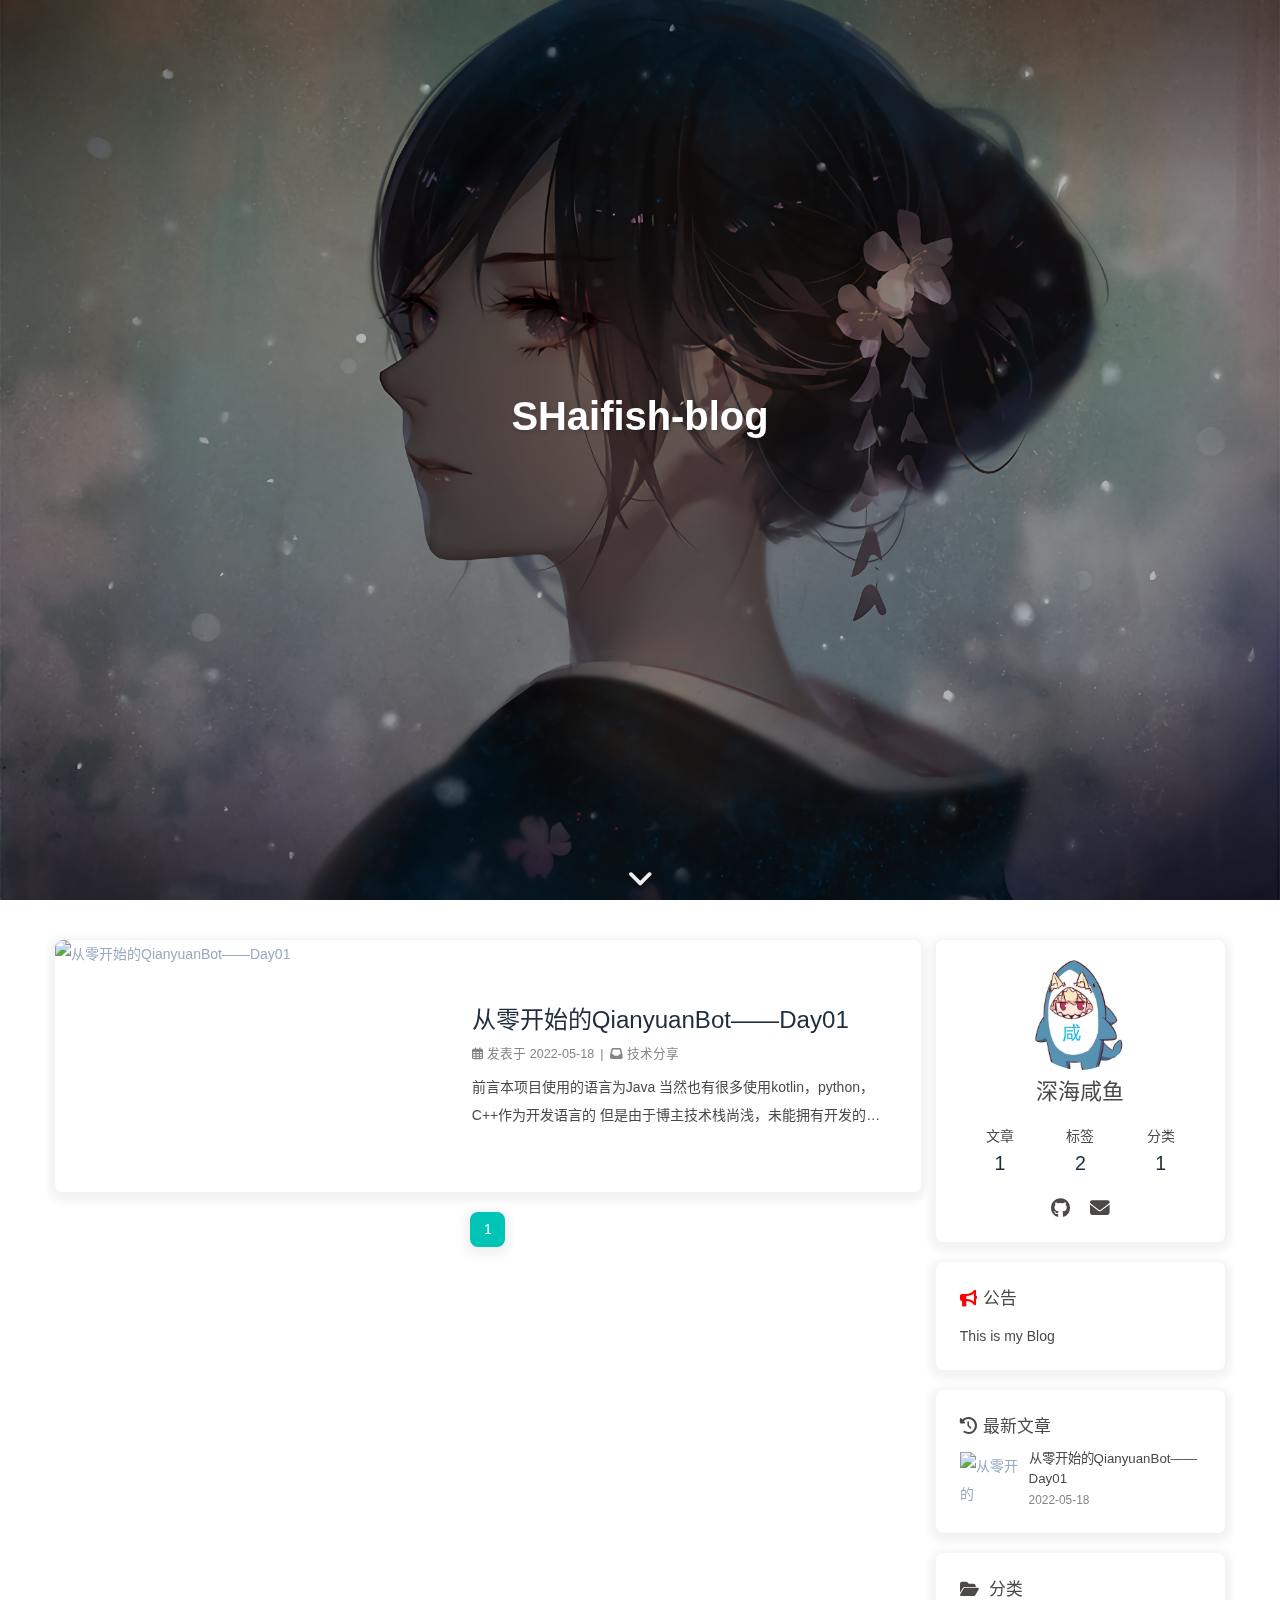
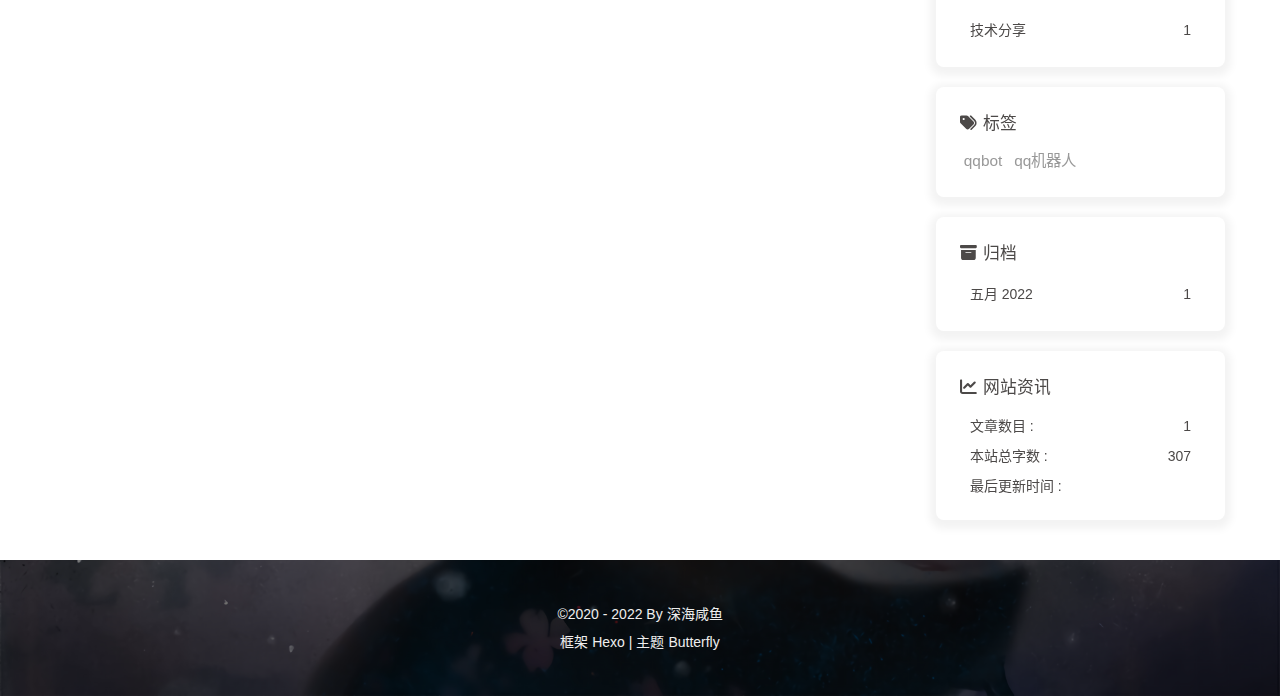
==== commit 8c2479a5: "Site updated: 2022-05-18 14:42:06" ====
--- a/index.html
+++ b/index.html
@@ -48,7 +48,7 @@
   isHome: true,
   isHighlightShrink: false,
   isToc: false,
-  postUpdate: '2022-05-18 14:36:33'
+  postUpdate: '2022-05-18 14:42:03'
 }</script><noscript><style type="text/css">
   #nav {
     opacity: 1
@@ -137,7 +137,7 @@
       }
     }
     detectApple()
-    })(window)</script><meta name="generator" content="Hexo 5.4.2"></head><body><div id="loading-box"><div class="loading-left-bg"></div><div class="loading-right-bg"></div><div class="spinner-box"><div class="configure-border-1"><div class="configure-core"></div></div><div class="configure-border-2"><div class="configure-core"></div></div><div class="loading-word">加载中...</div></div></div><div id="web_bg"></div><div id="sidebar"><div id="menu-mask"></div><div id="sidebar-menus"><div class="avatar-img is-center"><img src="/img/private/avatar.jpg" onerror="onerror=null;src='/img/friend_404.gif'" alt="avatar"/></div><div class="sidebar-site-data site-data is-center"><a href="/archives/"><div class="headline">文章</div><div class="length-num">3</div></a><a href="/tags/"><div class="headline">标签</div><div class="length-num">2</div></a><a href="/categories/"><div class="headline">分类</div><div class="length-num">1</div></a></div><hr/><div class="menus_items"><div class="menus_item"><a class="site-page" href="/"><i class="fa-fw fas fa-home"></i><span> 首页</span></a></div><div class="menus_item"><a class="site-page" href="/archives/"><i class="fa-fw fas fa-archive"></i><span> 归档</span></a></div><div class="menus_item"><a class="site-page" href="/tags/"><i class="fa-fw fas fa-tags"></i><span> 标签</span></a></div><div class="menus_item"><a class="site-page" href="/categories/"><i class="fa-fw fas fa-folder-open"></i><span> 分类</span></a></div><div class="menus_item"><a class="site-page" href="/link/"><i class="fa-fw fas fa-link"></i><span> 友情链接</span></a></div><div class="menus_item"><a class="site-page" href="/about/"><i class="fa-fw fas fa-heart"></i><span> 关于</span></a></div></div></div></div><div class="page" id="body-wrap"><header class="full_page" id="page-header" style="background-image: url('/img/private/banner.jpg')"><nav id="nav"><span id="blog_name"><a id="site-name" href="/">SHaifish-blog</a></span><div id="menus"><div class="menus_items"><div class="menus_item"><a class="site-page" href="/"><i class="fa-fw fas fa-home"></i><span> 首页</span></a></div><div class="menus_item"><a class="site-page" href="/archives/"><i class="fa-fw fas fa-archive"></i><span> 归档</span></a></div><div class="menus_item"><a class="site-page" href="/tags/"><i class="fa-fw fas fa-tags"></i><span> 标签</span></a></div><div class="menus_item"><a class="site-page" href="/categories/"><i class="fa-fw fas fa-folder-open"></i><span> 分类</span></a></div><div class="menus_item"><a class="site-page" href="/link/"><i class="fa-fw fas fa-link"></i><span> 友情链接</span></a></div><div class="menus_item"><a class="site-page" href="/about/"><i class="fa-fw fas fa-heart"></i><span> 关于</span></a></div></div><div id="toggle-menu"><a class="site-page"><i class="fas fa-bars fa-fw"></i></a></div></div></nav><div id="site-info"><h1 id="site-title">SHaifish-blog</h1><div id="site-subtitle"><span id="subtitle"></span></div><div id="site_social_icons"><a class="social-icon" href="https://github.com/929698601" target="_blank" title="Github"><i class="fab fa-github"></i></a><a class="social-icon" href="/13726336379@163.com" target="_blank" title="邮箱"><i class="fas fa-envelope"></i></a></div></div><div id="scroll-down"><i class="fas fa-angle-down scroll-down-effects"></i></div></header><main class="layout" id="content-inner"><div class="recent-posts" id="recent-posts"><div class="recent-post-item"><div class="post_cover left"><a href="/2022/05/18/%E4%BB%8E%E9%9B%B6%E5%BC%80%E5%A7%8B%E7%9A%84QianyuanBot%E2%80%94%E2%80%94Day01/" title="从零开始的QianyuanBot——Day01"><img class="post_bg" src="https://i.loli.net/2020/05/01/gkihqEjXxJ5UZ1C.jpg" onerror="this.onerror=null;this.src='/img/404.jpg'" alt="从零开始的QianyuanBot——Day01"></a></div><div class="recent-post-info"><a class="article-title" href="/2022/05/18/%E4%BB%8E%E9%9B%B6%E5%BC%80%E5%A7%8B%E7%9A%84QianyuanBot%E2%80%94%E2%80%94Day01/" title="从零开始的QianyuanBot——Day01">从零开始的QianyuanBot——Day01</a><div class="article-meta-wrap"><span class="post-meta-date"><i class="far fa-calendar-alt"></i><span class="article-meta-label">发表于</span><time datetime="2022-05-18T02:51:23.000Z" title="发表于 2022-05-18 10:51:23">2022-05-18</time></span><span class="article-meta"><span class="article-meta-separator">|</span><i class="fas fa-inbox"></i><a class="article-meta__categories" href="/categories/%E6%8A%80%E6%9C%AF%E5%88%86%E4%BA%AB/">技术分享</a></span></div><div class="content">前言本项目使用的语言为Java
+    })(window)</script><meta name="generator" content="Hexo 5.4.2"></head><body><div id="loading-box"><div class="loading-left-bg"></div><div class="loading-right-bg"></div><div class="spinner-box"><div class="configure-border-1"><div class="configure-core"></div></div><div class="configure-border-2"><div class="configure-core"></div></div><div class="loading-word">加载中...</div></div></div><div id="web_bg"></div><div id="sidebar"><div id="menu-mask"></div><div id="sidebar-menus"><div class="avatar-img is-center"><img src="/img/private/avatar.jpg" onerror="onerror=null;src='/img/friend_404.gif'" alt="avatar"/></div><div class="sidebar-site-data site-data is-center"><a href="/archives/"><div class="headline">文章</div><div class="length-num">1</div></a><a href="/tags/"><div class="headline">标签</div><div class="length-num">2</div></a><a href="/categories/"><div class="headline">分类</div><div class="length-num">1</div></a></div><hr/><div class="menus_items"><div class="menus_item"><a class="site-page" href="/"><i class="fa-fw fas fa-home"></i><span> 首页</span></a></div><div class="menus_item"><a class="site-page" href="/archives/"><i class="fa-fw fas fa-archive"></i><span> 归档</span></a></div><div class="menus_item"><a class="site-page" href="/tags/"><i class="fa-fw fas fa-tags"></i><span> 标签</span></a></div><div class="menus_item"><a class="site-page" href="/categories/"><i class="fa-fw fas fa-folder-open"></i><span> 分类</span></a></div><div class="menus_item"><a class="site-page" href="/link/"><i class="fa-fw fas fa-link"></i><span> 友情链接</span></a></div><div class="menus_item"><a class="site-page" href="/about/"><i class="fa-fw fas fa-heart"></i><span> 关于</span></a></div></div></div></div><div class="page" id="body-wrap"><header class="full_page" id="page-header" style="background-image: url('/img/private/banner.jpg')"><nav id="nav"><span id="blog_name"><a id="site-name" href="/">SHaifish-blog</a></span><div id="menus"><div class="menus_items"><div class="menus_item"><a class="site-page" href="/"><i class="fa-fw fas fa-home"></i><span> 首页</span></a></div><div class="menus_item"><a class="site-page" href="/archives/"><i class="fa-fw fas fa-archive"></i><span> 归档</span></a></div><div class="menus_item"><a class="site-page" href="/tags/"><i class="fa-fw fas fa-tags"></i><span> 标签</span></a></div><div class="menus_item"><a class="site-page" href="/categories/"><i class="fa-fw fas fa-folder-open"></i><span> 分类</span></a></div><div class="menus_item"><a class="site-page" href="/link/"><i class="fa-fw fas fa-link"></i><span> 友情链接</span></a></div><div class="menus_item"><a class="site-page" href="/about/"><i class="fa-fw fas fa-heart"></i><span> 关于</span></a></div></div><div id="toggle-menu"><a class="site-page"><i class="fas fa-bars fa-fw"></i></a></div></div></nav><div id="site-info"><h1 id="site-title">SHaifish-blog</h1><div id="site-subtitle"><span id="subtitle"></span></div><div id="site_social_icons"><a class="social-icon" href="https://github.com/929698601" target="_blank" title="Github"><i class="fab fa-github"></i></a><a class="social-icon" href="/13726336379@163.com" target="_blank" title="邮箱"><i class="fas fa-envelope"></i></a></div></div><div id="scroll-down"><i class="fas fa-angle-down scroll-down-effects"></i></div></header><main class="layout" id="content-inner"><div class="recent-posts" id="recent-posts"><div class="recent-post-item"><div class="post_cover left"><a href="/2022/05/18/%E4%BB%8E%E9%9B%B6%E5%BC%80%E5%A7%8B%E7%9A%84QianyuanBot%E2%80%94%E2%80%94Day01/" title="从零开始的QianyuanBot——Day01"><img class="post_bg" src="https://i.loli.net/2020/05/01/gkihqEjXxJ5UZ1C.jpg" onerror="this.onerror=null;this.src='/img/404.jpg'" alt="从零开始的QianyuanBot——Day01"></a></div><div class="recent-post-info"><a class="article-title" href="/2022/05/18/%E4%BB%8E%E9%9B%B6%E5%BC%80%E5%A7%8B%E7%9A%84QianyuanBot%E2%80%94%E2%80%94Day01/" title="从零开始的QianyuanBot——Day01">从零开始的QianyuanBot——Day01</a><div class="article-meta-wrap"><span class="post-meta-date"><i class="far fa-calendar-alt"></i><span class="article-meta-label">发表于</span><time datetime="2022-05-18T02:51:23.000Z" title="发表于 2022-05-18 10:51:23">2022-05-18</time></span><span class="article-meta"><span class="article-meta-separator">|</span><i class="fas fa-inbox"></i><a class="article-meta__categories" href="/categories/%E6%8A%80%E6%9C%AF%E5%88%86%E4%BA%AB/">技术分享</a></span></div><div class="content">前言本项目使用的语言为Java
 当然也有很多使用kotlin，python，C++作为开发语言的
 但是由于博主技术栈尚浅，未能拥有开发的水平
 因此选用Java来进行mirai/simbot的开发
@@ -153,27 +153,14 @@
 
 看到这里，你的项目应该已经可以正常跑起来了。开始用qqbot轰炸好友吧
 Ps：下一章会介绍listen的使用
-</div></div></div><div class="recent-post-item"><div class="post_cover right"><a href="/2022/05/17/%E5%85%A5%E9%97%A8%E5%86%99%E4%BD%9C/" title="入门写作"><img class="post_bg" src="https://i.loli.net/2020/05/01/gkihqEjXxJ5UZ1C.jpg" onerror="this.onerror=null;this.src='/img/404.jpg'" alt="入门写作"></a></div><div class="recent-post-info"><a class="article-title" href="/2022/05/17/%E5%85%A5%E9%97%A8%E5%86%99%E4%BD%9C/" title="入门写作">入门写作</a><div class="article-meta-wrap"><span class="post-meta-date"><i class="far fa-calendar-alt"></i><span class="article-meta-label">发表于</span><time datetime="2022-05-17T08:14:46.000Z" title="发表于 2022-05-17 16:14:46">2022-05-17</time></span></div><div class="content"></div></div></div><div class="recent-post-item"><div class="post_cover left"><a href="/2022/05/17/hello-world/" title="Hello World"><img class="post_bg" src="https://i.loli.net/2020/05/01/gkihqEjXxJ5UZ1C.jpg" onerror="this.onerror=null;this.src='/img/404.jpg'" alt="Hello World"></a></div><div class="recent-post-info"><a class="article-title" href="/2022/05/17/hello-world/" title="Hello World">Hello World</a><div class="article-meta-wrap"><span class="post-meta-date"><i class="far fa-calendar-alt"></i><span class="article-meta-label">发表于</span><time datetime="2022-05-17T02:32:49.901Z" title="发表于 2022-05-17 10:32:49">2022-05-17</time></span></div><div class="content">Welcome to Hexo! This is your very first post. Check documentation for more info. If you get any problems when using Hexo, you can find the answer in troubleshooting or you can ask me on GitHub.
-Quick StartCreate a new post$ hexo new &quot;My New Post&quot;
-
-More info: Writing
-Run server$ hexo server
-
-More info: Server
-Generate static files$ hexo generate
-
-More info: Generating
-Deploy to remote sites$ hexo deploy
-
-More info: Deployment
-</div></div></div><nav id="pagination"><div class="pagination"><span class="page-number current">1</span></div></nav></div><div class="aside-content" id="aside-content"><div class="card-widget card-info"><div class="is-center"><div class="avatar-img"><img src="/img/private/avatar.jpg" onerror="this.onerror=null;this.src='/img/friend_404.gif'" alt="avatar"/></div><div class="author-info__name">深海咸鱼</div><div class="author-info__description"></div></div><div class="card-info-data site-data is-center"><a href="/archives/"><div class="headline">文章</div><div class="length-num">3</div></a><a href="/tags/"><div class="headline">标签</div><div class="length-num">2</div></a><a href="/categories/"><div class="headline">分类</div><div class="length-num">1</div></a></div><div class="card-info-social-icons is-center"><a class="social-icon" href="https://github.com/929698601" target="_blank" title="Github"><i class="fab fa-github"></i></a><a class="social-icon" href="/13726336379@163.com" target="_blank" title="邮箱"><i class="fas fa-envelope"></i></a></div></div><div class="card-widget card-announcement"><div class="item-headline"><i class="fas fa-bullhorn fa-shake"></i><span>公告</span></div><div class="announcement_content">This is my Blog</div></div><div class="sticky_layout"><div class="card-widget card-recent-post"><div class="item-headline"><i class="fas fa-history"></i><span>最新文章</span></div><div class="aside-list"><div class="aside-list-item"><a class="thumbnail" href="/2022/05/18/%E4%BB%8E%E9%9B%B6%E5%BC%80%E5%A7%8B%E7%9A%84QianyuanBot%E2%80%94%E2%80%94Day01/" title="从零开始的QianyuanBot——Day01"><img src="https://i.loli.net/2020/05/01/gkihqEjXxJ5UZ1C.jpg" onerror="this.onerror=null;this.src='/img/404.jpg'" alt="从零开始的QianyuanBot——Day01"/></a><div class="content"><a class="title" href="/2022/05/18/%E4%BB%8E%E9%9B%B6%E5%BC%80%E5%A7%8B%E7%9A%84QianyuanBot%E2%80%94%E2%80%94Day01/" title="从零开始的QianyuanBot——Day01">从零开始的QianyuanBot——Day01</a><time datetime="2022-05-18T02:51:23.000Z" title="发表于 2022-05-18 10:51:23">2022-05-18</time></div></div><div class="aside-list-item"><a class="thumbnail" href="/2022/05/17/%E5%85%A5%E9%97%A8%E5%86%99%E4%BD%9C/" title="入门写作"><img src="https://i.loli.net/2020/05/01/gkihqEjXxJ5UZ1C.jpg" onerror="this.onerror=null;this.src='/img/404.jpg'" alt="入门写作"/></a><div class="content"><a class="title" href="/2022/05/17/%E5%85%A5%E9%97%A8%E5%86%99%E4%BD%9C/" title="入门写作">入门写作</a><time datetime="2022-05-17T08:14:46.000Z" title="发表于 2022-05-17 16:14:46">2022-05-17</time></div></div><div class="aside-list-item"><a class="thumbnail" href="/2022/05/17/hello-world/" title="Hello World"><img src="https://i.loli.net/2020/05/01/gkihqEjXxJ5UZ1C.jpg" onerror="this.onerror=null;this.src='/img/404.jpg'" alt="Hello World"/></a><div class="content"><a class="title" href="/2022/05/17/hello-world/" title="Hello World">Hello World</a><time datetime="2022-05-17T02:32:49.901Z" title="发表于 2022-05-17 10:32:49">2022-05-17</time></div></div></div></div><div class="card-widget card-categories"><div class="item-headline">
+</div></div></div><nav id="pagination"><div class="pagination"><span class="page-number current">1</span></div></nav></div><div class="aside-content" id="aside-content"><div class="card-widget card-info"><div class="is-center"><div class="avatar-img"><img src="/img/private/avatar.jpg" onerror="this.onerror=null;this.src='/img/friend_404.gif'" alt="avatar"/></div><div class="author-info__name">深海咸鱼</div><div class="author-info__description"></div></div><div class="card-info-data site-data is-center"><a href="/archives/"><div class="headline">文章</div><div class="length-num">1</div></a><a href="/tags/"><div class="headline">标签</div><div class="length-num">2</div></a><a href="/categories/"><div class="headline">分类</div><div class="length-num">1</div></a></div><div class="card-info-social-icons is-center"><a class="social-icon" href="https://github.com/929698601" target="_blank" title="Github"><i class="fab fa-github"></i></a><a class="social-icon" href="/13726336379@163.com" target="_blank" title="邮箱"><i class="fas fa-envelope"></i></a></div></div><div class="card-widget card-announcement"><div class="item-headline"><i class="fas fa-bullhorn fa-shake"></i><span>公告</span></div><div class="announcement_content">This is my Blog</div></div><div class="sticky_layout"><div class="card-widget card-recent-post"><div class="item-headline"><i class="fas fa-history"></i><span>最新文章</span></div><div class="aside-list"><div class="aside-list-item"><a class="thumbnail" href="/2022/05/18/%E4%BB%8E%E9%9B%B6%E5%BC%80%E5%A7%8B%E7%9A%84QianyuanBot%E2%80%94%E2%80%94Day01/" title="从零开始的QianyuanBot——Day01"><img src="https://i.loli.net/2020/05/01/gkihqEjXxJ5UZ1C.jpg" onerror="this.onerror=null;this.src='/img/404.jpg'" alt="从零开始的QianyuanBot——Day01"/></a><div class="content"><a class="title" href="/2022/05/18/%E4%BB%8E%E9%9B%B6%E5%BC%80%E5%A7%8B%E7%9A%84QianyuanBot%E2%80%94%E2%80%94Day01/" title="从零开始的QianyuanBot——Day01">从零开始的QianyuanBot——Day01</a><time datetime="2022-05-18T02:51:23.000Z" title="发表于 2022-05-18 10:51:23">2022-05-18</time></div></div></div></div><div class="card-widget card-categories"><div class="item-headline">
             <i class="fas fa-folder-open"></i>
             <span>分类</span>
             
             </div>
             <ul class="card-category-list" id="aside-cat-list">
             <li class="card-category-list-item "><a class="card-category-list-link" href="/categories/%E6%8A%80%E6%9C%AF%E5%88%86%E4%BA%AB/"><span class="card-category-list-name">技术分享</span><span class="card-category-list-count">1</span></a></li>
-            </ul></div><div class="card-widget card-tags"><div class="item-headline"><i class="fas fa-tags"></i><span>标签</span></div><div class="card-tag-cloud"><a href="/tags/qqbot/" style="font-size: 1.1em; color: #999">qqbot</a> <a href="/tags/qq%E6%9C%BA%E5%99%A8%E4%BA%BA/" style="font-size: 1.1em; color: #999">qq机器人</a></div></div><div class="card-widget card-archives"><div class="item-headline"><i class="fas fa-archive"></i><span>归档</span></div><ul class="card-archive-list"><li class="card-archive-list-item"><a class="card-archive-list-link" href="/archives/2022/05/"><span class="card-archive-list-date">五月 2022</span><span class="card-archive-list-count">3</span></a></li></ul></div><div class="card-widget card-webinfo"><div class="item-headline"><i class="fas fa-chart-line"></i><span>网站资讯</span></div><div class="webinfo"><div class="webinfo-item"><div class="item-name">文章数目 :</div><div class="item-count">3</div></div><div class="webinfo-item"><div class="item-name">本站总字数 :</div><div class="item-count">382</div></div><div class="webinfo-item"><div class="item-name">最后更新时间 :</div><div class="item-count" id="last-push-date" data-lastPushDate="2022-05-18T06:36:33.848Z"></div></div></div></div></div></div></main><footer id="footer" style="background-image: url('/img/private/banner.jpg')"><div id="footer-wrap"><div class="copyright">&copy;2020 - 2022 By 深海咸鱼</div><div class="framework-info"><span>框架 </span><a target="_blank" rel="noopener" href="https://hexo.io">Hexo</a><span class="footer-separator">|</span><span>主题 </span><a target="_blank" rel="noopener" href="https://github.com/jerryc127/hexo-theme-butterfly">Butterfly</a></div></div></footer></div><div id="rightside"><div id="rightside-config-hide"><button id="darkmode" type="button" title="浅色和深色模式转换"><i class="fas fa-adjust"></i></button><button id="hide-aside-btn" type="button" title="单栏和双栏切换"><i class="fas fa-arrows-alt-h"></i></button></div><div id="rightside-config-show"><button id="rightside_config" type="button" title="设置"><i class="fas fa-cog fa-spin"></i></button><button id="go-up" type="button" title="回到顶部"><i class="fas fa-arrow-up"></i></button></div></div><div><script src="/js/utils.js"></script><script src="/js/main.js"></script><script src="https://cdn.jsdelivr.net/npm/@fancyapps/ui/dist/fancybox.umd.js"></script><script src="https://cdn.jsdelivr.net/npm/instant.page@5/instantpage.min.js" type="module"></script><script>var preloader = {
+            </ul></div><div class="card-widget card-tags"><div class="item-headline"><i class="fas fa-tags"></i><span>标签</span></div><div class="card-tag-cloud"><a href="/tags/qqbot/" style="font-size: 1.1em; color: #999">qqbot</a> <a href="/tags/qq%E6%9C%BA%E5%99%A8%E4%BA%BA/" style="font-size: 1.1em; color: #999">qq机器人</a></div></div><div class="card-widget card-archives"><div class="item-headline"><i class="fas fa-archive"></i><span>归档</span></div><ul class="card-archive-list"><li class="card-archive-list-item"><a class="card-archive-list-link" href="/archives/2022/05/"><span class="card-archive-list-date">五月 2022</span><span class="card-archive-list-count">1</span></a></li></ul></div><div class="card-widget card-webinfo"><div class="item-headline"><i class="fas fa-chart-line"></i><span>网站资讯</span></div><div class="webinfo"><div class="webinfo-item"><div class="item-name">文章数目 :</div><div class="item-count">1</div></div><div class="webinfo-item"><div class="item-name">本站总字数 :</div><div class="item-count">307</div></div><div class="webinfo-item"><div class="item-name">最后更新时间 :</div><div class="item-count" id="last-push-date" data-lastPushDate="2022-05-18T06:42:03.835Z"></div></div></div></div></div></div></main><footer id="footer" style="background-image: url('/img/private/banner.jpg')"><div id="footer-wrap"><div class="copyright">&copy;2020 - 2022 By 深海咸鱼</div><div class="framework-info"><span>框架 </span><a target="_blank" rel="noopener" href="https://hexo.io">Hexo</a><span class="footer-separator">|</span><span>主题 </span><a target="_blank" rel="noopener" href="https://github.com/jerryc127/hexo-theme-butterfly">Butterfly</a></div></div></footer></div><div id="rightside"><div id="rightside-config-hide"><button id="darkmode" type="button" title="浅色和深色模式转换"><i class="fas fa-adjust"></i></button><button id="hide-aside-btn" type="button" title="单栏和双栏切换"><i class="fas fa-arrows-alt-h"></i></button></div><div id="rightside-config-show"><button id="rightside_config" type="button" title="设置"><i class="fas fa-cog fa-spin"></i></button><button id="go-up" type="button" title="回到顶部"><i class="fas fa-arrow-up"></i></button></div></div><div><script src="/js/utils.js"></script><script src="/js/main.js"></script><script src="https://cdn.jsdelivr.net/npm/@fancyapps/ui/dist/fancybox.umd.js"></script><script src="https://cdn.jsdelivr.net/npm/instant.page@5/instantpage.min.js" type="module"></script><script>var preloader = {
   endLoading: () => {
     document.body.style.overflow = 'auto';
     document.getElementById('loading-box').classList.add("loaded")
